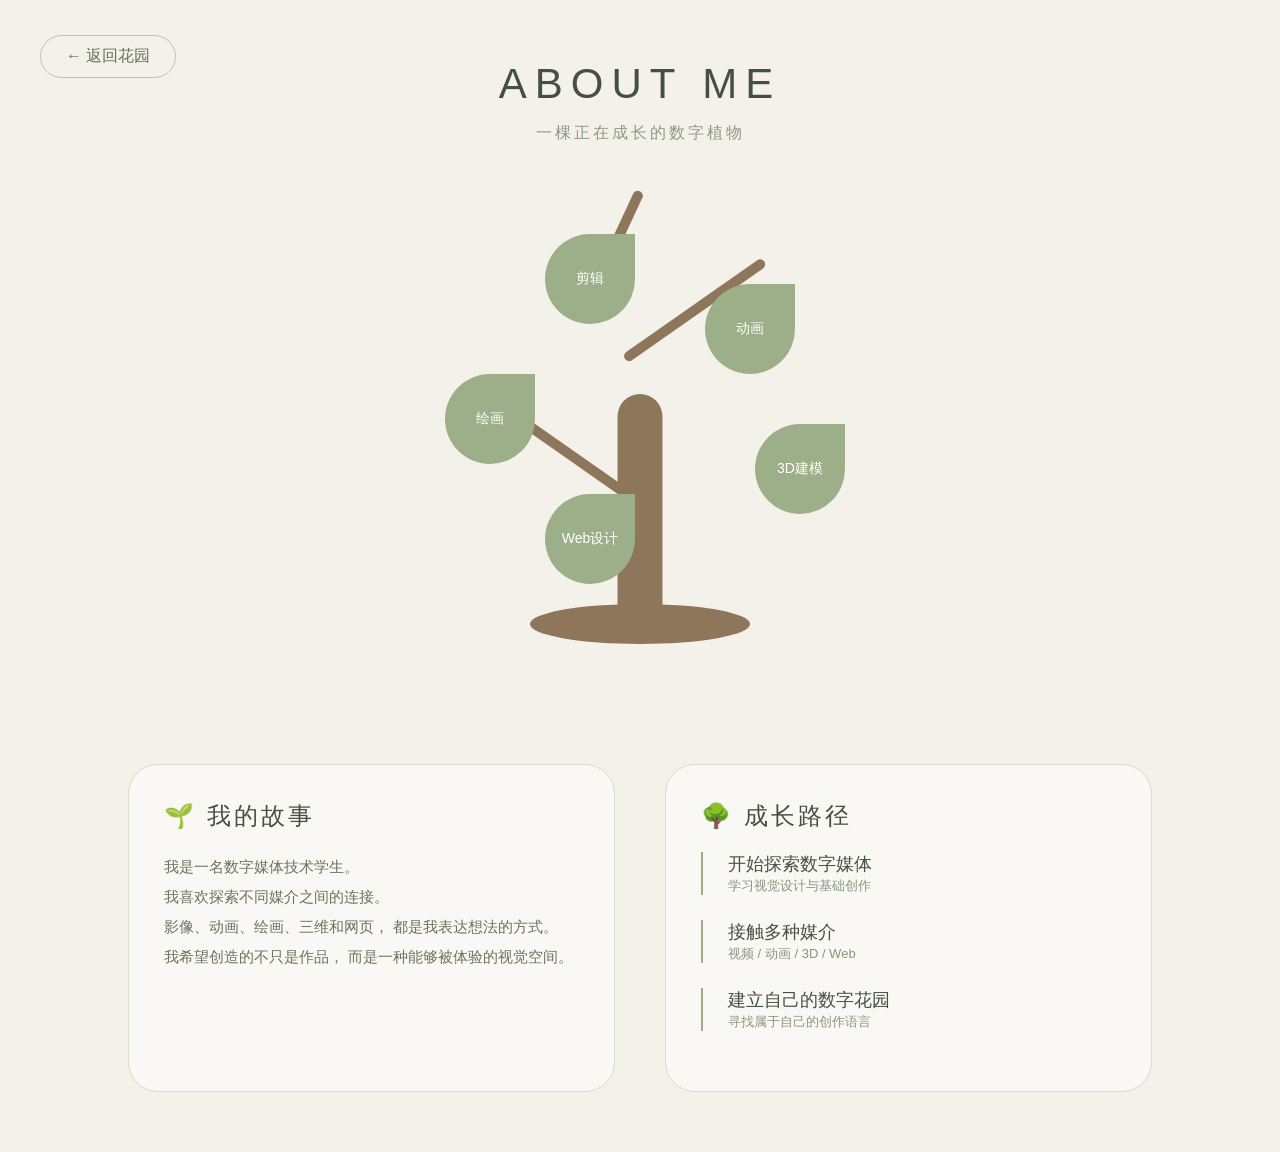
==== about.html @ 459496e2 "initial portfolio upload" ====
<!DOCTYPE html>
<html lang="zh-CN">

<head>

    <meta charset="UTF-8">

    <meta name="viewport" content="width=device-width,initial-scale=1.0">


    <title>About Me - Digital Garden</title>


    <style>
        * {

            margin: 0;
            padding: 0;
            box-sizing: border-box;

        }


        body {


            background: #F4F1EA;

            font-family:

                "Microsoft YaHei",
                "PingFang SC",
                sans-serif;


            color: #455044;


            min-height: 100vh;


        }





        .page {


            padding: 60px 10%;

            animation: fade .8s;


        }





        .back {


            position: absolute;

            top: 35px;

            left: 40px;


            text-decoration: none;


            color: #66745f;


            border: 1px solid #B9C5B1;


            padding: 10px 25px;


            border-radius: 30px;


            transition: .3s;


        }



        .back:hover {


            background: #9CAF88;

            color: white;


        }





        .header {


            text-align: center;

            margin-bottom: 50px;


        }



        .header h1 {


            font-size: 42px;

            font-weight: 400;

            letter-spacing: 8px;


        }



        .header p {


            margin-top: 15px;

            color: #8C9984;

            letter-spacing: 3px;


        }






        /*
====================

树结构

====================
*/



        .tree-box {


            height: 520px;


            position: relative;


            display: flex;

            justify-content: center;


        }




        .tree {


            position: relative;

            width: 350px;

            height: 450px;


        }




        .trunk {


            position: absolute;


            bottom: 0;

            left: 50%;


            transform: translateX(-50%);


            height: 250px;


            width: 45px;


            background: #8E765B;


            border-radius: 30px;


        }



        .root {


            position: absolute;


            bottom: 0;


            left: 50%;


            transform: translateX(-50%);


            width: 220px;


            height: 40px;


            border-radius: 50%;


            background: #8E765B;


        }




        .branch {


            position: absolute;

            height: 10px;

            background: #8E765B;

            border-radius: 20px;

            transform-origin: left center;


        }



        .b1 {


            width: 170px;

            top: 160px;

            left: 160px;

            transform: rotate(-35deg);


        }


        .b2 {


            width: 160px;

            top: 210px;

            left: 40px;

            transform: rotate(35deg);


        }


        .b3 {


            width: 130px;

            top: 110px;

            left: 120px;

            transform: rotate(-65deg);


        }




        /* 技能叶子 */


        .skill {


            position: absolute;


            width: 90px;


            height: 90px;


            background: #9CAF88;


            border-radius:

                50% 0 50% 50%;


            display: flex;


            align-items: center;

            justify-content: center;


            font-size: 14px;


            color: white;


            cursor: pointer;


            transition: .4s;


            animation: float 4s infinite;


        }



        .skill:hover {


            transform: scale(1.2) rotate(10deg);


            background: #D9A87E;


        }




        .s1 {

            top: 40px;

            left: 80px;


        }


        .s2 {

            top: 90px;

            right: 20px;


        }


        .s3 {

            top: 180px;

            left: -20px;


        }



        .s4 {

            top: 230px;

            right: -30px;


        }



        .s5 {

            top: 300px;

            left: 80px;


        }




        /*
====================

介绍区域

====================
*/


        .intro {


            margin-top: 50px;


            display: grid;


            grid-template-columns:

                1fr 1fr;


            gap: 50px;


        }




        .card {


            background:

                rgba(255, 255, 255, .45);


            border:

                1px solid #D5DCCF;


            padding: 35px;


            border-radius: 30px;


        }



        .card h2 {


            font-weight: 400;


            margin-bottom: 20px;


            letter-spacing: 3px;


        }




        .card p {


            line-height: 2;


            font-size: 15px;


            color: #66745f;


        }





        /*
时间轴

*/


        .timeline {


            margin-top: 20px;


        }



        .item {


            border-left:

                2px solid #9CAF88;


            padding-left: 25px;


            margin-bottom: 25px;


        }



        .item h3 {


            font-size: 18px;

            font-weight: 400;


        }



        .item span {


            font-size: 13px;


            color: #899681;


        }




        @keyframes float {


            0%,
            100% {

                transform: translateY(0);

            }


            50% {

                transform: translateY(-15px);

            }


        }



        @keyframes fade {


            from {

                opacity: 0;

                transform: translateY(20px);

            }


            to {

                opacity: 1;

            }


        }



        @media(max-width:800px) {


            .intro {

                grid-template-columns: 1fr;

            }


        }
    </style>


</head>




<body>




    <a class="back" href="index.html">

        ← 返回花园

    </a>





    <div class="page">





        <div class="header">


            <h1>

                ABOUT ME

            </h1>


            <p>

                一棵正在成长的数字植物

            </p>



        </div>







        <div class="tree-box">



            <div class="tree">



                <div class="root"></div>


                <div class="trunk"></div>


                <div class="branch b1"></div>

                <div class="branch b2"></div>

                <div class="branch b3"></div>





                <div class="skill s1">

                    剪辑

                </div>



                <div class="skill s2">

                    动画

                </div>



                <div class="skill s3">

                    绘画

                </div>



                <div class="skill s4">

                    3D建模

                </div>



                <div class="skill s5">

                    Web设计

                </div>




            </div>


        </div>







        <div class="intro">





            <div class="card">


                <h2>

                    🌱 我的故事

                </h2>


                <p>


                    我是一名数字媒体技术学生。

                    <br>


                    我喜欢探索不同媒介之间的连接。


                    <br>


                    影像、动画、绘画、三维和网页，

                    都是我表达想法的方式。


                    <br>


                    我希望创造的不只是作品，

                    而是一种能够被体验的视觉空间。


                </p>



            </div>







            <div class="card">


                <h2>

                    🌳 成长路径

                </h2>


                <div class="timeline">



                    <div class="item">


                        <h3>

                            开始探索数字媒体

                        </h3>


                        <span>

                            学习视觉设计与基础创作

                        </span>


                    </div>




                    <div class="item">


                        <h3>

                            接触多种媒介

                        </h3>


                        <span>

                            视频 / 动画 / 3D / Web

                        </span>


                    </div>





                    <div class="item">


                        <h3>

                            建立自己的数字花园

                        </h3>


                        <span>

                            寻找属于自己的创作语言

                        </span>


                    </div>



                </div>


            </div>




        </div>






    </div>







</body>


</html>
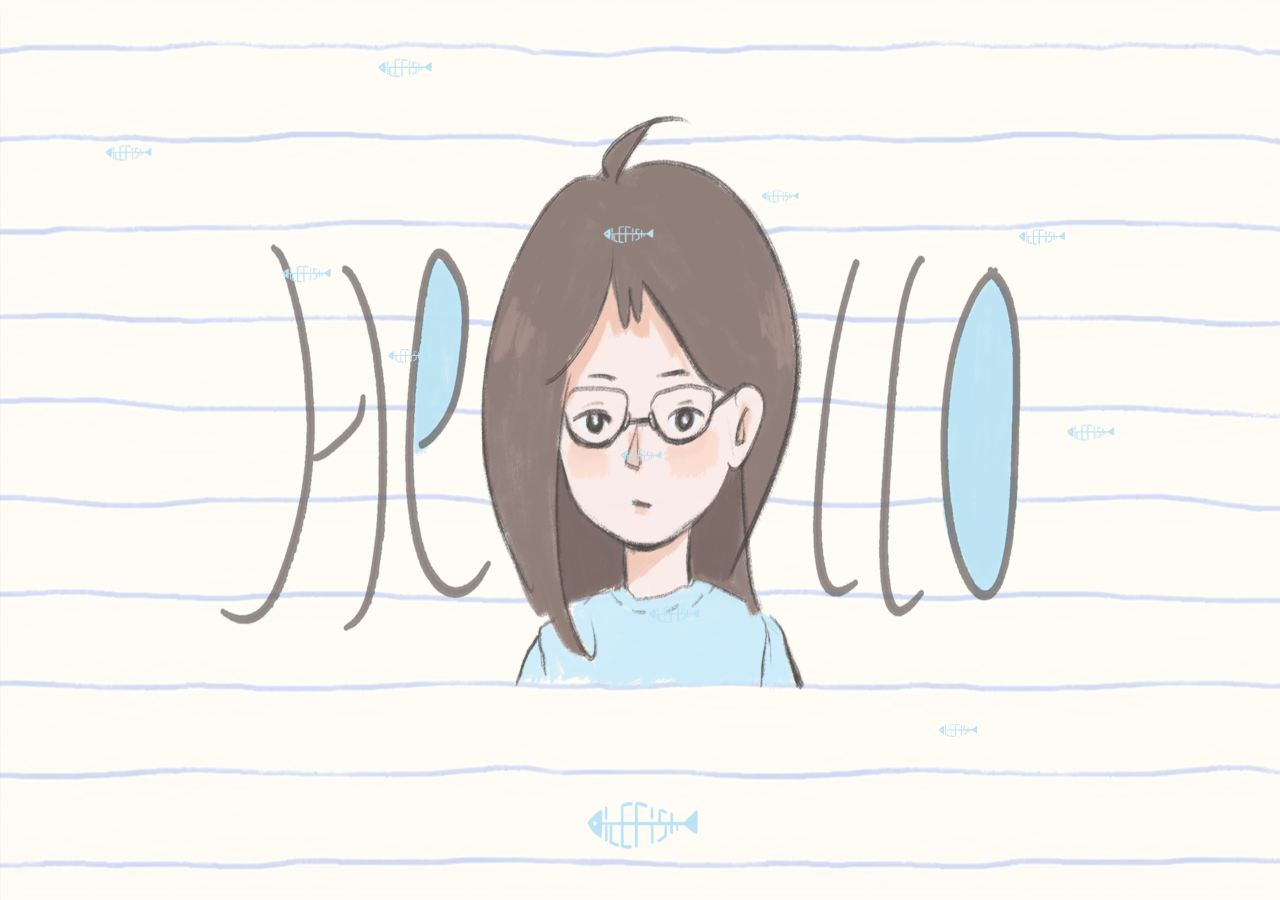
==== commit 694871a7: "change about page" ====
--- a/about.html
+++ b/about.html
@@ -5,933 +5,732 @@
 
     <meta charset="UTF-8">
 
-    <meta name="viewport" content="width=device-width,initial-scale=1.0">
-
-
-    <title>About Me - Digital Garden</title>
+    <meta name="viewport" content="width=device-width, initial-scale=1.0">
+
+    <title>About Me</title>
 
 
     <style>
+        /* ==================================================
+   基础设置
+================================================== */
+
         * {
-
             margin: 0;
             padding: 0;
             box-sizing: border-box;
-
-        }
-
-
+        }
+
+
+        html,
         body {
 
-
-            background: #F4F1EA;
+            width: 100%;
+            height: 100%;
+
+            overflow: hidden;
+
+            background: #faf7ee;
+
+        }
+
+
+        /* ==================================================
+   整个 About 页面
+================================================== */
+
+        .about-page {
+
+            width: 100vw;
+            height: 100vh;
+
+            overflow-y: auto;
+            overflow-x: hidden;
+
+            scroll-snap-type: y mandatory;
+
+            scroll-behavior: smooth;
+
+        }
+
+
+        /* ==================================================
+   每一个页面部分
+================================================== */
+
+        .about-section {
+
+            position: relative;
+
+            width: 100vw;
+            height: 100vh;
+
+            min-height: 100vh;
+
+            flex-shrink: 0;
+
+            scroll-snap-align: start;
+
+            overflow: hidden;
+
+        }
+
+
+        /* ==================================================
+   上半部分背景
+================================================== */
+
+        .about-top {
+
+            background-image: url("about-top.png");
+
+            background-size: 100% 100%;
+
+            background-position: center;
+
+            background-repeat: no-repeat;
+
+        }
+
+
+        /* ==================================================
+   下半部分背景
+================================================== */
+
+        .about-bottom {
+
+            background-image: url("about-bottom.png");
+
+            background-size: 100% 100%;
+
+            background-position: center;
+
+            background-repeat: no-repeat;
+
+        }
+
+
+        /* ==================================================
+   漂浮物
+================================================== */
+
+        .floating-object {
+
+            position: fixed;
+
+            z-index: 20;
+
+            pointer-events: none;
+
+            user-select: none;
+
+            object-fit: contain;
+
+            opacity: 1;
+
+        }
+
+
+        /* ==================================================
+   下半部分文字区域
+================================================== */
+
+        .about-text {
+
+            position: absolute;
+
+            z-index: 10;
+
+            left: 50%;
+
+            top: 50%;
+
+            transform: translate(-50%, -50%);
+
+            width: 72%;
+
+            max-width: 1100px;
+
+            height: 55%;
+
+            display: flex;
+
+            justify-content: center;
+
+            align-items: center;
+
+            text-align: center;
+
+        }
+
+
+        /* ==================================================
+   文字本身
+================================================== */
+
+        .about-text p {
+
+            width: 100%;
+
+            max-width: 900px;
 
             font-family:
-
                 "Microsoft YaHei",
-                "PingFang SC",
+                "Noto Sans SC",
                 sans-serif;
 
-
-            color: #455044;
-
-
-            min-height: 100vh;
-
-
-        }
-
-
-
-
-
-        .page {
-
-
-            padding: 60px 10%;
-
-            animation: fade .8s;
-
-
-        }
-
-
-
-
-
-        .back {
-
-
-            position: absolute;
-
-            top: 35px;
-
-            left: 40px;
-
-
-            text-decoration: none;
-
-
-            color: #66745f;
-
-
-            border: 1px solid #B9C5B1;
-
-
-            padding: 10px 25px;
-
-
-            border-radius: 30px;
-
-
-            transition: .3s;
-
-
-        }
-
-
-
-        .back:hover {
-
-
-            background: #9CAF88;
-
-            color: white;
-
-
-        }
-
-
-
-
-
-        .header {
-
-
-            text-align: center;
-
-            margin-bottom: 50px;
-
-
-        }
-
-
-
-        .header h1 {
-
-
-            font-size: 42px;
-
-            font-weight: 400;
-
-            letter-spacing: 8px;
-
-
-        }
-
-
-
-        .header p {
-
-
-            margin-top: 15px;
-
-            color: #8C9984;
-
-            letter-spacing: 3px;
-
-
-        }
-
-
-
-
+            font-size: clamp(16px, 1.35vw, 25px);
+
+            line-height: 2;
+
+            letter-spacing: 0.05em;
+
+            color: #68635d;
+
+            white-space: pre-line;
+
+        }
+
+
+        /* ==================================================
+   手机适配
+================================================== */
+
+        @media (max-width: 700px) {
+
+            .about-text {
+
+                width: 70%;
+
+                height: 55%;
+
+            }
+
+
+            .about-text p {
+
+                font-size: clamp(13px, 3.5vw, 18px);
+
+                line-height: 1.8;
+
+            }
+
+        }
+
+
+        /* ==================================================
+   减少动画设置的用户
+================================================== */
+
+        @media (prefers-reduced-motion: reduce) {
+
+            .about-page {
+
+                scroll-behavior: auto;
+
+            }
+
+        }
+    </style>
+
+</head>
+
+
+
+<body>
+
+
+    <!-- ==================================================
+     整个 About 页面
+================================================== -->
+
+    <div class="about-page">
+
+
+        <!-- ==============================================
+         第一部分
+    =============================================== -->
+
+        <section class="about-section about-top">
+
+        </section>
+
+
+
+        <!-- ==============================================
+         第二部分
+    =============================================== -->
+
+        <section class="about-section about-bottom">
+
+
+            <!-- ==========================================
+             你的个人介绍文字
+        =========================================== -->
+
+            <div class="about-text">
+
+                <p>
+                    你好，我是 Icefish。
+                    这里可以写你的个人介绍。
+                    你可以介绍自己的学习方向、
+                    喜欢的创作方式、
+                    对设计、影像、AI或者数字媒体的理解。
+                    这里也可以写一些比较个人化的内容，
+                    让别人通过这个页面认识你。
+                    这一部分的文字长度之后可以慢慢调整。
+                </p>
+
+            </div>
+
+
+        </section>
+
+
+    </div>
+
+
+
+    <script>
+
+        /* ==================================================
+           漂浮物设置
+        ================================================== */
 
 
         /*
-====================
-
-树结构
-
-====================
-*/
-
-
-
-        .tree-box {
-
-
-            height: 520px;
-
-
-            position: relative;
-
-
-            display: flex;
-
-            justify-content: center;
-
-
-        }
-
-
-
-
-        .tree {
-
-
-            position: relative;
-
-            width: 350px;
-
-            height: 450px;
-
-
-        }
-
-
-
-
-        .trunk {
-
-
-            position: absolute;
-
-
-            bottom: 0;
-
-            left: 50%;
-
-
-            transform: translateX(-50%);
-
-
-            height: 250px;
-
-
-            width: 45px;
-
-
-            background: #8E765B;
-
-
-            border-radius: 30px;
-
-
-        }
-
-
-
-        .root {
-
-
-            position: absolute;
-
-
-            bottom: 0;
-
-
-            left: 50%;
-
-
-            transform: translateX(-50%);
-
-
-            width: 220px;
-
-
-            height: 40px;
-
-
-            border-radius: 50%;
-
-
-            background: #8E765B;
-
-
-        }
-
-
-
-
-        .branch {
-
-
-            position: absolute;
-
-            height: 10px;
-
-            background: #8E765B;
-
-            border-radius: 20px;
-
-            transform-origin: left center;
-
-
-        }
-
-
-
-        .b1 {
-
-
-            width: 170px;
-
-            top: 160px;
-
-            left: 160px;
-
-            transform: rotate(-35deg);
-
-
-        }
-
-
-        .b2 {
-
-
-            width: 160px;
-
-            top: 210px;
-
-            left: 40px;
-
-            transform: rotate(35deg);
-
-
-        }
-
-
-        .b3 {
-
-
-            width: 130px;
-
-            top: 110px;
-
-            left: 120px;
-
-            transform: rotate(-65deg);
-
-
-        }
-
-
-
-
-        /* 技能叶子 */
-
-
-        .skill {
-
-
-            position: absolute;
-
-
-            width: 90px;
-
-
-            height: 90px;
-
-
-            background: #9CAF88;
-
-
-            border-radius:
-
-                50% 0 50% 50%;
-
-
-            display: flex;
-
-
-            align-items: center;
-
-            justify-content: center;
-
-
-            font-size: 14px;
-
-
-            color: white;
-
-
-            cursor: pointer;
-
-
-            transition: .4s;
-
-
-            animation: float 4s infinite;
-
-
-        }
-
-
-
-        .skill:hover {
-
-
-            transform: scale(1.2) rotate(10deg);
-
-
-            background: #D9A87E;
-
-
-        }
-
-
-
-
-        .s1 {
-
-            top: 40px;
-
-            left: 80px;
-
-
-        }
-
-
-        .s2 {
-
-            top: 90px;
-
-            right: 20px;
-
-
-        }
-
-
-        .s3 {
-
-            top: 180px;
-
-            left: -20px;
-
-
-        }
-
-
-
-        .s4 {
-
-            top: 230px;
-
-            right: -30px;
-
-
-        }
-
-
-
-        .s5 {
-
-            top: 300px;
-
-            left: 80px;
-
-
-        }
-
+            如果你只有一个漂浮物：
+        
+            floating.png
+        
+            就保持下面这样。
+        
+            如果以后有多个漂浮物，可以改成：
+        
+            "floating1.png",
+            "floating2.png",
+            "floating3.png"
+        
+            程序会随机使用它们。
+        */
+
+
+        const floatingImages = [
+
+            "floating.png"
+
+        ];
 
 
 
         /*
-====================
-
-介绍区域
-
-====================
-*/
-
-
-        .intro {
-
-
-            margin-top: 50px;
-
-
-            display: grid;
-
-
-            grid-template-columns:
-
-                1fr 1fr;
-
-
-            gap: 50px;
-
-
-        }
-
-
-
-
-        .card {
-
-
-            background:
-
-                rgba(255, 255, 255, .45);
-
-
-            border:
-
-                1px solid #D5DCCF;
-
-
-            padding: 35px;
-
-
-            border-radius: 30px;
-
-
-        }
-
-
-
-        .card h2 {
-
-
-            font-weight: 400;
-
-
-            margin-bottom: 20px;
-
-
-            letter-spacing: 3px;
-
-
-        }
-
-
-
-
-        .card p {
-
-
-            line-height: 2;
-
-
-            font-size: 15px;
-
-
-            color: #66745f;
-
-
-        }
-
-
+            漂浮物数量
+        
+            你可以以后修改这个数字。
+        
+            例如：
+        
+            6  = 6个
+            10 = 10个
+            15 = 15个
+        
+            我建议先从 8 个左右开始。
+        */
+
+
+        const floatingCount = 11;
 
 
 
         /*
-时间轴
-
-*/
-
-
-        .timeline {
-
-
-            margin-top: 20px;
-
-
-        }
-
-
-
-        .item {
-
-
-            border-left:
-
-                2px solid #9CAF88;
-
-
-            padding-left: 25px;
-
-
-            margin-bottom: 25px;
-
-
-        }
-
-
-
-        .item h3 {
-
-
-            font-size: 18px;
-
-            font-weight: 400;
-
-
-        }
-
-
-
-        .item span {
-
-
-            font-size: 13px;
-
-
-            color: #899681;
-
-
-        }
-
-
-
-
-        @keyframes float {
-
-
-            0%,
+            漂浮物最小尺寸
+        
+            单位：px
+        */
+
+
+        const minSize = 50;
+
+
+
+        /*
+            漂浮物最大尺寸
+        
+            单位：px
+        */
+
+
+        const maxSize = 80;
+
+
+
+        /*
+            最小移动速度
+        
+            数字越小越慢
+        */
+
+
+        const minDuration = 18;
+
+
+
+        /*
+            最大移动速度
+        
+            数字越大越慢
+        
+            所以：
+        
+            18 ~ 35 秒
+        
+            会让漂浮物非常缓慢地移动。
+        */
+
+
+        const maxDuration = 35;
+
+
+
+        /* ==================================================
+           创建漂浮物
+        ================================================== */
+
+        for (let i = 0; i < floatingCount; i++) {
+
+
+            const object = document.createElement("img");
+
+
+            object.classList.add("floating-object");
+
+
+            /*
+                随机选择图片
+            */
+
+            const randomImage =
+                floatingImages[
+                Math.floor(
+                    Math.random() * floatingImages.length
+                )
+                ];
+
+
+            object.src = randomImage;
+
+
+
+            /*
+                随机大小
+            */
+
+            const size =
+                minSize +
+                Math.random() *
+                (maxSize - minSize);
+
+
+            object.style.width = size + "px";
+
+
+
+            /*
+                随机初始位置
+        
+                留一点边缘空间，
+                避免漂浮物刚好贴在屏幕边缘。
+            */
+
+            const left =
+                Math.random() * 90 + 5;
+
+            const top =
+                Math.random() * 90 + 5;
+
+
+            object.style.left = left + "vw";
+
+            object.style.top = top + "vh";
+
+
+
+            /*
+                随机移动时间
+            */
+
+            const duration =
+                minDuration +
+                Math.random() *
+                (maxDuration - minDuration);
+
+
+
+            /*
+                随机移动距离
+            */
+
+            const moveX =
+                (Math.random() * 160) - 80;
+
+
+            const moveY =
+                (Math.random() * 160) - 80;
+
+
+
+            /*
+                每一个漂浮物生成自己的动画
+            */
+
+            const animationName =
+                "floatAnimation" + i;
+
+
+
+            const style =
+                document.createElement("style");
+
+
+
+            style.innerHTML = `
+
+        @keyframes ${animationName} {
+
+            0% {
+
+                transform:
+                    translate(0px, 0px);
+
+            }
+
+            50% {
+
+                transform:
+                    translate(
+                        ${moveX}px,
+                        ${moveY}px
+                    );
+
+            }
+
             100% {
 
-                transform: translateY(0);
+                transform:
+                    translate(0px, 0px);
 
             }
 
-
-            50% {
-
-                transform: translateY(-15px);
-
+        }
+
+    `;
+
+
+
+            document.head.appendChild(style);
+
+
+
+            /*
+                设置动画
+            */
+
+            object.style.animation =
+
+                `${animationName}
+         ${duration}s
+         ease-in-out
+         infinite`;
+
+
+
+            /*
+                随机动画起始时间
+        
+                防止所有漂浮物同时开始移动。
+            */
+
+            object.style.animationDelay =
+
+                `-${Math.random() * duration}s`;
+
+
+
+            /*
+                放入页面
+            */
+
+            document.body.appendChild(object);
+
+        }
+
+
+
+        /* ==================================================
+           鼠标滚轮控制
+        ================================================== */
+
+
+        /*
+            这里的功能是：
+        
+            第一屏向下滚一次
+            ↓
+            快速进入第二屏
+        
+        
+            第二屏向上滚一次
+            ↓
+            快速回到第一屏
+        
+        
+            不会让页面停在两个页面之间。
+        */
+
+
+        const page =
+            document.querySelector(".about-page");
+
+
+        const sections =
+            document.querySelectorAll(".about-section");
+
+
+        let currentSection = 0;
+
+
+        let isScrolling = false;
+
+
+
+        page.addEventListener(
+
+            "wheel",
+
+            function (event) {
+
+
+                /*
+                    防止一次滚轮产生很多次跳转
+                */
+
+                if (isScrolling) {
+
+                    event.preventDefault();
+
+                    return;
+
+                }
+
+
+
+                /*
+                    向下滚动
+                */
+
+                if (event.deltaY > 0) {
+
+                    if (
+                        currentSection
+                        <
+                        sections.length - 1
+                    ) {
+
+                        currentSection++;
+
+                    }
+
+                }
+
+
+
+                /*
+                    向上滚动
+                */
+
+                else if (event.deltaY < 0) {
+
+                    if (
+                        currentSection
+                        >
+                        0
+                    ) {
+
+                        currentSection--;
+
+                    }
+
+                }
+
+
+
+                /*
+                    如果没有发生页面变化，
+                    就不执行动画。
+                */
+
+                if (
+                    currentSection ===
+                    Math.round(
+                        page.scrollTop /
+                        window.innerHeight
+                    )
+                ) {
+
+                    return;
+
+                }
+
+
+
+                isScrolling = true;
+
+
+
+                /*
+                    滚动到目标部分
+                */
+
+                sections[currentSection].scrollIntoView({
+
+                    behavior: "smooth",
+
+                    block: "start"
+
+                });
+
+
+
+                /*
+                    防止连续滚动
+        
+                    700ms之后允许再次滚动。
+                */
+
+                setTimeout(function () {
+
+                    isScrolling = false;
+
+                }, 700);
+
+
+                /*
+                    阻止浏览器原本的滚动
+                */
+
+                event.preventDefault();
+
+            },
+
+            {
+                passive: false
             }
 
-
-        }
-
-
-
-        @keyframes fade {
-
-
-            from {
-
-                opacity: 0;
-
-                transform: translateY(20px);
-
-            }
-
-
-            to {
-
-                opacity: 1;
-
-            }
-
-
-        }
-
-
-
-        @media(max-width:800px) {
-
-
-            .intro {
-
-                grid-template-columns: 1fr;
-
-            }
-
-
-        }
-    </style>
-
-
-</head>
-
-
-
-
-<body>
-
-
-
-
-    <a class="back" href="index.html">
-
-        ← 返回花园
-
-    </a>
-
-
-
-
-
-    <div class="page">
-
-
-
-
-
-        <div class="header">
-
-
-            <h1>
-
-                ABOUT ME
-
-            </h1>
-
-
-            <p>
-
-                一棵正在成长的数字植物
-
-            </p>
-
-
-
-        </div>
-
-
-
-
-
-
-
-        <div class="tree-box">
-
-
-
-            <div class="tree">
-
-
-
-                <div class="root"></div>
-
-
-                <div class="trunk"></div>
-
-
-                <div class="branch b1"></div>
-
-                <div class="branch b2"></div>
-
-                <div class="branch b3"></div>
-
-
-
-
-
-                <div class="skill s1">
-
-                    剪辑
-
-                </div>
-
-
-
-                <div class="skill s2">
-
-                    动画
-
-                </div>
-
-
-
-                <div class="skill s3">
-
-                    绘画
-
-                </div>
-
-
-
-                <div class="skill s4">
-
-                    3D建模
-
-                </div>
-
-
-
-                <div class="skill s5">
-
-                    Web设计
-
-                </div>
-
-
-
-
-            </div>
-
-
-        </div>
-
-
-
-
-
-
-
-        <div class="intro">
-
-
-
-
-
-            <div class="card">
-
-
-                <h2>
-
-                    🌱 我的故事
-
-                </h2>
-
-
-                <p>
-
-
-                    我是一名数字媒体技术学生。
-
-                    <br>
-
-
-                    我喜欢探索不同媒介之间的连接。
-
-
-                    <br>
-
-
-                    影像、动画、绘画、三维和网页，
-
-                    都是我表达想法的方式。
-
-
-                    <br>
-
-
-                    我希望创造的不只是作品，
-
-                    而是一种能够被体验的视觉空间。
-
-
-                </p>
-
-
-
-            </div>
-
-
-
-
-
-
-
-            <div class="card">
-
-
-                <h2>
-
-                    🌳 成长路径
-
-                </h2>
-
-
-                <div class="timeline">
-
-
-
-                    <div class="item">
-
-
-                        <h3>
-
-                            开始探索数字媒体
-
-                        </h3>
-
-
-                        <span>
-
-                            学习视觉设计与基础创作
-
-                        </span>
-
-
-                    </div>
-
-
-
-
-                    <div class="item">
-
-
-                        <h3>
-
-                            接触多种媒介
-
-                        </h3>
-
-
-                        <span>
-
-                            视频 / 动画 / 3D / Web
-
-                        </span>
-
-
-                    </div>
-
-
-
-
-
-                    <div class="item">
-
-
-                        <h3>
-
-                            建立自己的数字花园
-
-                        </h3>
-
-
-                        <span>
-
-                            寻找属于自己的创作语言
-
-                        </span>
-
-
-                    </div>
-
-
-
-                </div>
-
-
-            </div>
-
-
-
-
-        </div>
-
-
-
-
-
-
-    </div>
-
-
-
-
-
+        );
+
+    </script>
 
 
 </body>
 
-
 </html>
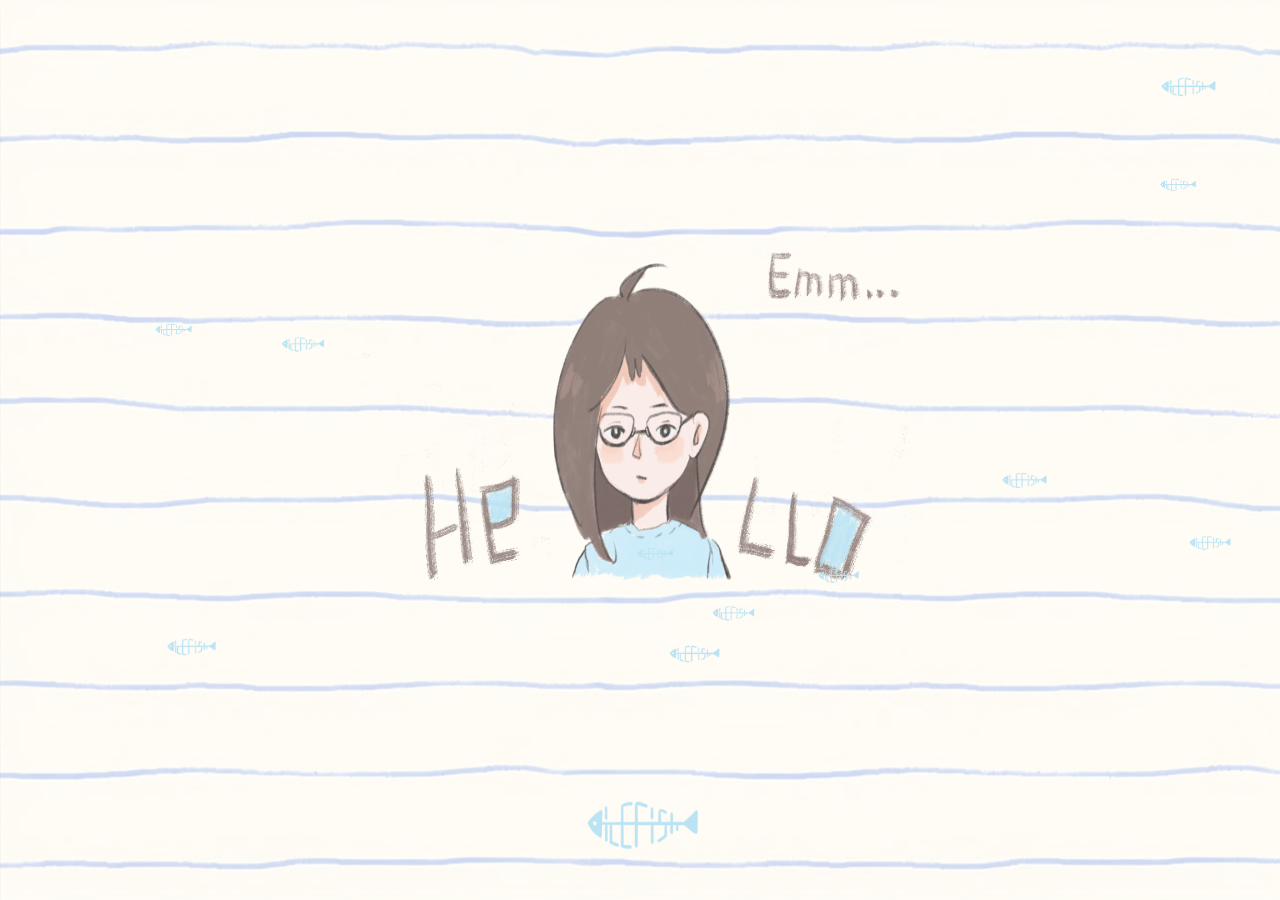
==== commit 710fb5ec: "change the size of the image about me page top and button" ====
--- a/about.html
+++ b/about.html
@@ -143,7 +143,7 @@
 
             left: 50%;
 
-            top: 50%;
+            top: 43%;
 
             transform: translate(-50%, -50%);
 
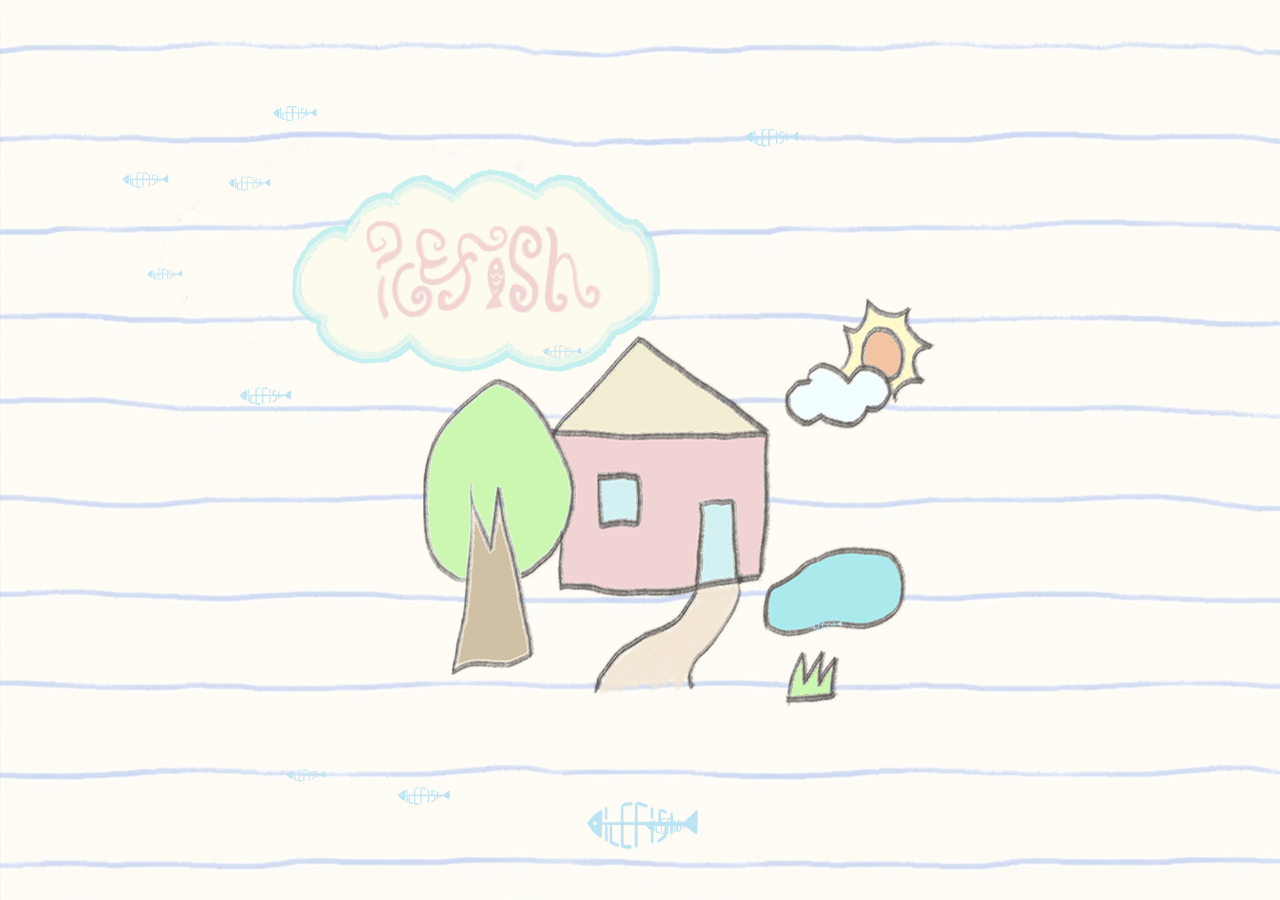
==== commit efd44ed2: "change about page background and text" ====
--- a/about.html
+++ b/about.html
@@ -271,14 +271,14 @@
             <div class="about-text">
 
                 <p>
-                    你好，我是 Icefish。
-                    这里可以写你的个人介绍。
-                    你可以介绍自己的学习方向、
-                    喜欢的创作方式、
-                    对设计、影像、AI或者数字媒体的理解。
-                    这里也可以写一些比较个人化的内容，
-                    让别人通过这个页面认识你。
-                    这一部分的文字长度之后可以慢慢调整。
+
+                    我很难用一种固定的风格来定义自己。
+                    我喜欢干净克制的画面，也会被浓烈、复杂甚至带有冲突感的视觉吸引；喜欢安静细腻的表达，也对荒诞、夸张的想象保持好奇。对我来说，这些看似不同的美并不矛盾，比起简单的喜欢或不喜欢，我更在意它们为什么成立，以及它们如何通过色彩、构图和节奏传递情绪。
+                    因此，我并没有刻意追求一个“可被识别的风格”。
+                    我更在意表达是否准确。绘画、动画、影像、三维或网页，对我来说只是不同的表达方式。当一个想法需要安静，它就以安静的方式存在；当它需要陌生或复杂的形式，我也愿意去尝试。
+                    我想做的不是找到一个固定答案，而是在不断接触不同视觉语言的过程中，形成自己的判断方式。
+                    也许我的风格并不是某种具体的形式，而是一种选择的方式——在不同媒介之间移动，并找到最适合表达的形状。
+
                 </p>
 
             </div>
